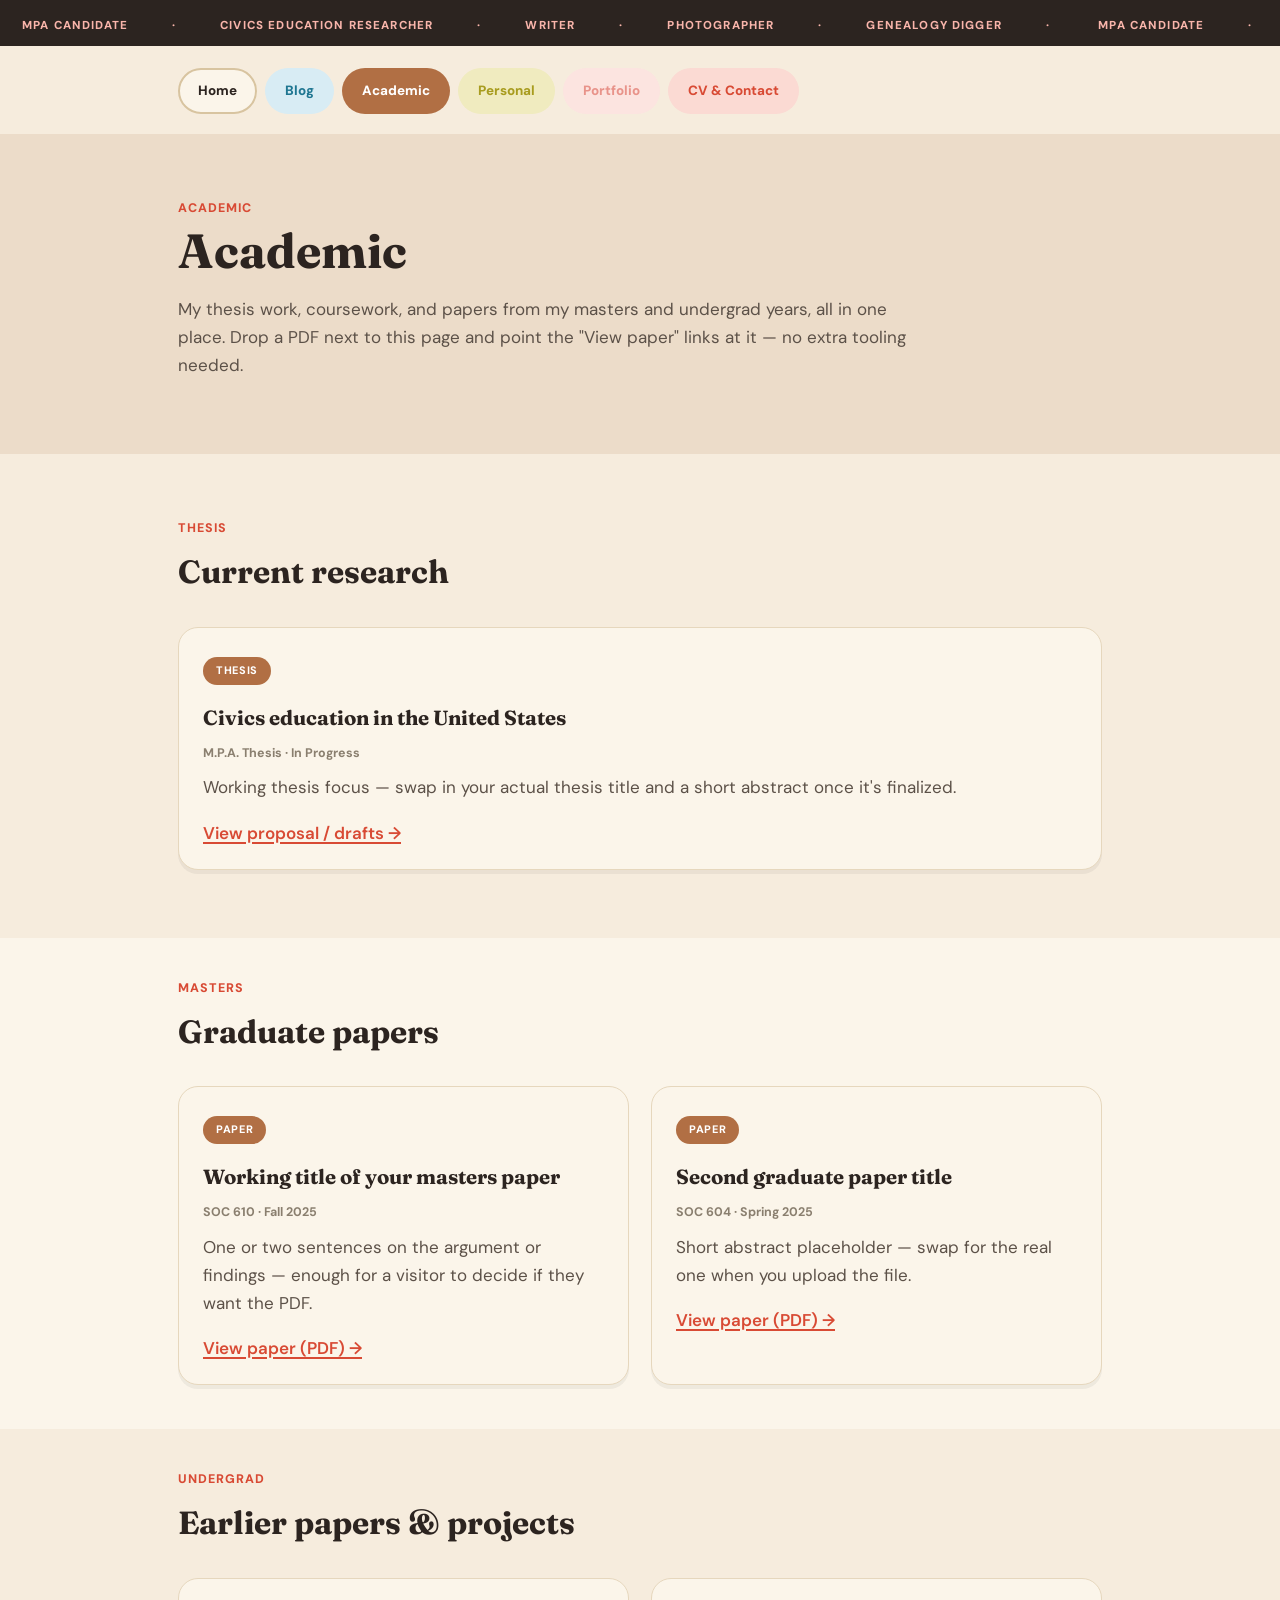
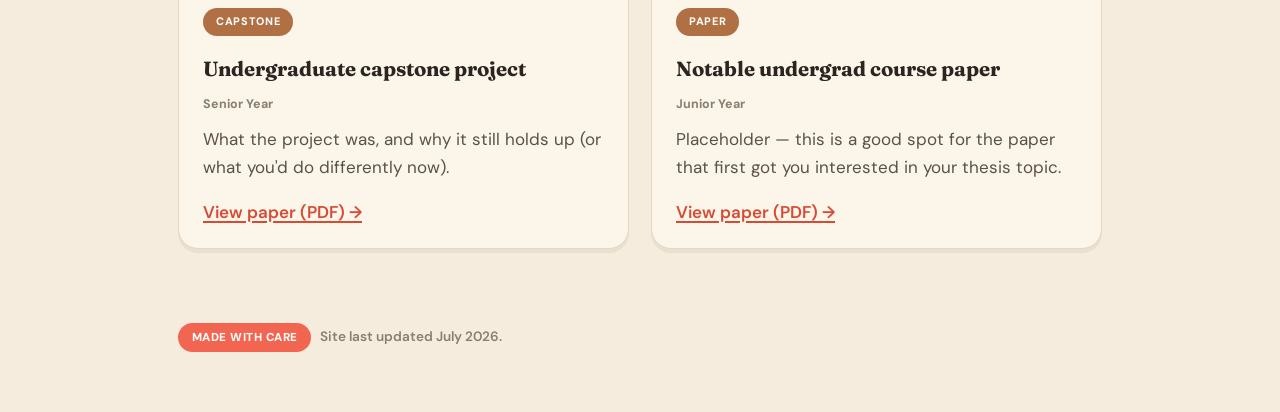
==== academic.html @ f3d15b9b "Add files via upload" ====
<!DOCTYPE html>
<html lang="en">
<head>
<meta charset="UTF-8">
<meta name="viewport" content="width=device-width, initial-scale=1.0">
<title>Academic — Hannah Music</title>
<link rel="stylesheet" href="style.css">
</head>
<body>

<div class="ticker">
  <div class="ticker-track">
    <span>MPA CANDIDATE</span><span>·</span><span>CIVICS EDUCATION RESEARCHER</span><span>·</span><span>WRITER</span><span>·</span><span>PHOTOGRAPHER</span><span>·</span><span>GENEALOGY DIGGER</span><span>·</span>
    <span>MPA CANDIDATE</span><span>·</span><span>CIVICS EDUCATION RESEARCHER</span><span>·</span><span>WRITER</span><span>·</span><span>PHOTOGRAPHER</span><span>·</span><span>GENEALOGY DIGGER</span><span>·</span>
  </div>
</div>

<header class="site-header">
  <nav class="tabs">
    <a class="tab" href="index.html">Home</a>
    <a class="tab" href="blog.html">Blog</a>
    <a class="tab active" href="academic.html">Academic</a>
    <a class="tab" href="personal.html">Personal</a>
    <a class="tab" href="portfolio.html">Portfolio</a>
    <a class="tab" href="contact.html">CV &amp; Contact</a>
  </nav>
</header>

<div class="block block-soil">
  <div class="wrap">
    <span class="eyebrow">Academic</span>
    <h1>Academic</h1>
    <p style="max-width: 62ch;">
      My thesis work, coursework, and papers from my masters and undergrad years, all in one
      place. Drop a PDF next to this page and point the "View paper" links at it — no extra
      tooling needed.
    </p>
  </div>
</div>

<div class="block block-cream">
  <div class="wrap">
    <span class="eyebrow">Thesis</span>
    <h2>Current research</h2>
    <div class="card-grid">
      <div class="card">
        <span class="card-tag portfolio">Thesis</span>
        <h3>Civics education in the United States</h3>
        <div class="meta">M.P.A. Thesis · In Progress</div>
        <p>Working thesis focus — swap in your actual thesis title and a short abstract once it's finalized.</p>
        <a href="#">View proposal / drafts →</a>
      </div>
    </div>
  </div>
</div>

<div class="block block-paper-light tight">
  <div class="wrap">
    <span class="eyebrow">Masters</span>
    <h2>Graduate papers</h2>
    <div class="card-grid">
      <div class="card">
        <span class="card-tag portfolio">Paper</span>
        <h3>Working title of your masters paper</h3>
        <div class="meta">SOC 610 · Fall 2025</div>
        <p>One or two sentences on the argument or findings — enough for a visitor to decide if they want the PDF.</p>
        <a href="#">View paper (PDF) →</a>
      </div>
      <div class="card">
        <span class="card-tag portfolio">Paper</span>
        <h3>Second graduate paper title</h3>
        <div class="meta">SOC 604 · Spring 2025</div>
        <p>Short abstract placeholder — swap for the real one when you upload the file.</p>
        <a href="#">View paper (PDF) →</a>
      </div>
    </div>
  </div>
</div>

<div class="block block-cream tight">
  <div class="wrap">
    <span class="eyebrow">Undergrad</span>
    <h2>Earlier papers &amp; projects</h2>
    <div class="card-grid">
      <div class="card">
        <span class="card-tag portfolio">Capstone</span>
        <h3>Undergraduate capstone project</h3>
        <div class="meta">Senior Year</div>
        <p>What the project was, and why it still holds up (or what you'd do differently now).</p>
        <a href="#">View paper (PDF) →</a>
      </div>
      <div class="card">
        <span class="card-tag portfolio">Paper</span>
        <h3>Notable undergrad course paper</h3>
        <div class="meta">Junior Year</div>
        <p>Placeholder — this is a good spot for the paper that first got you interested in your thesis topic.</p>
        <a href="#">View paper (PDF) →</a>
      </div>
    </div>
  </div>
</div>

<footer>
  <div class="wrap">
    <span class="stamp">Made with Care</span>
    &nbsp; Site last updated July 2026.
  </div>
</footer>

</body>
</html>
---- style.css ----
/* ============================================================
   WARM STUDIO — full-bleed color-block, collage-inspired system
   ============================================================ */

@import url('https://fonts.googleapis.com/css2?family=Fraunces:ital,opsz,wght@0,9..144,400;0,9..144,500;0,9..144,600;0,9..144,700;0,9..144,800;1,9..144,500;1,9..144,600&family=DM+Sans:ital,wght@0,400;0,500;0,700;0,800;1,500&display=swap');

:root {
  --paper: #f6ecdd;
  --paper-light: #fbf5ea;
  --paper-dark: #efe0c8;
  --ink: #2c2420;
  --ink-soft: #5c5148;

  --thread: #f26651;
  --thread-dark: #d84a34;
  --thread-tint: #fbdad3;

  --soil: #b16f44;
  --soil-dark: #8f5834;
  --soil-tint: #ecdcc9;

  --well: #2b99c6;
  --well-dark: #1f7691;
  --well-tint: #d8ecf4;

  --soft: #f9b5ab;
  --soft-dark: #e8938a;
  --soft-tint: #fce4e0;

  --onion: #d4c528;
  --onion-dark: #a89c1f;
  --onion-tint: #f0ebbf;

  --muted: #8a7f6f;
  --card-border: #e6d7bd;
  --card-border-strong: #d8c4a0;

  --font-display: 'Fraunces', serif;
  --font-body: 'DM Sans', sans-serif;
  --font-label: 'DM Sans', sans-serif;
}

* { box-sizing: border-box; }
html { scroll-behavior: smooth; }

body {
  margin: 0;
  background: var(--paper);
  color: var(--ink);
  font-family: var(--font-body);
  font-size: 17px;
  line-height: 1.65;
}

a { color: var(--thread-dark); text-decoration-thickness: 1.5px; text-underline-offset: 3px; font-weight: 600; }
a:hover { color: var(--thread); }

h1, h2, h3, h4 { font-family: var(--font-display); color: var(--ink); margin: 0 0 0.4em; font-weight: 700; }
h1 { font-size: 3rem; line-height: 1.03; }
h2 { font-size: 2rem; }
h3 { font-size: 1.28rem; }

p { margin: 0 0 1em; color: var(--ink-soft); }

.eyebrow {
  font-family: var(--font-label);
  font-size: 0.78rem;
  font-weight: 800;
  letter-spacing: 0.08em;
  text-transform: uppercase;
  color: var(--thread-dark);
  display: inline-block;
  margin-bottom: 0.6em;
}

.wrap { max-width: 980px; margin: 0 auto; padding: 0 28px; }

/* ---------- Marquee ticker ---------- */

.ticker {
  background: var(--ink);
  color: var(--paper-light);
  overflow: hidden;
  white-space: nowrap;
  padding: 9px 0;
}
.ticker-track {
  display: inline-block;
  font-family: var(--font-label);
  font-size: 0.72rem;
  font-weight: 800;
  letter-spacing: 0.1em;
  text-transform: uppercase;
  animation: ticker-scroll 28s linear infinite;
}
.ticker-track span { margin: 0 22px; color: var(--soft); }
@keyframes ticker-scroll {
  from { transform: translateX(0); }
  to { transform: translateX(-50%); }
}

/* ---------- Nav: individually colored pills ---------- */

.site-header { padding: 22px 0 0; background: var(--paper); }

.tabs {
  display: flex;
  gap: 8px;
  max-width: 980px;
  margin: 0 auto;
  padding: 0 28px 20px;
  overflow-x: auto;
}

.tab {
  font-family: var(--font-label);
  font-size: 0.84rem;
  font-weight: 800;
  text-decoration: none;
  padding: 10px 18px;
  border-radius: 999px;
  white-space: nowrap;
  border: 2px solid transparent;
  transition: transform 0.15s ease, box-shadow 0.15s ease;
}
.tab:hover { transform: translateY(-2px); }

.tab:nth-child(1) { background: var(--paper-light); color: var(--ink); border-color: var(--card-border-strong); }
.tab:nth-child(1).active { background: var(--ink); color: #fff; border-color: var(--ink); }

.tab:nth-child(2) { background: var(--well-tint); color: var(--well-dark); }
.tab:nth-child(2).active { background: var(--well); color: #fff; }

.tab:nth-child(3) { background: var(--soil-tint); color: var(--soil-dark); }
.tab:nth-child(3).active { background: var(--soil); color: #fff; }

.tab:nth-child(4) { background: var(--onion-tint); color: var(--onion-dark); }
.tab:nth-child(4).active { background: var(--onion); color: var(--ink); }

.tab:nth-child(5) { background: var(--soft-tint); color: var(--soft-dark); }
.tab:nth-child(5).active { background: var(--soft); color: var(--ink); }

.tab:nth-child(6) { background: var(--thread-tint); color: var(--thread-dark); }
.tab:nth-child(6).active { background: var(--thread); color: #fff; }

/* ---------- Full-bleed color blocks ---------- */

.block { width: 100%; padding: 58px 0; }
.block-cream { background: var(--paper); }
.block-paper-light { background: var(--paper-light); }
.block-pink { background: var(--soft-tint); }
.block-blue { background: var(--well-tint); }
.block-olive { background: var(--onion-tint); }
.block-soil { background: var(--soil-tint); }
.block.tight { padding: 34px 0; }

/* ---------- Card component ---------- */

.card {
  background: var(--paper-light);
  border: 1.5px solid var(--card-border);
  border-radius: 20px;
  padding: 26px 24px 22px;
  position: relative;
  box-shadow: 0 4px 0 rgba(44,36,32,0.06);
  transition: transform 0.15s ease, box-shadow 0.15s ease;
}
.card:hover { transform: translateY(-3px); box-shadow: 0 8px 0 rgba(44,36,32,0.07); }
.card-index, .hero-index { display: none; }

.card-tag {
  display: inline-block;
  font-family: var(--font-label);
  font-size: 0.68rem;
  font-weight: 800;
  letter-spacing: 0.06em;
  text-transform: uppercase;
  padding: 5px 13px;
  border-radius: 999px;
  margin-bottom: 12px;
}
.card-tag.research { background: var(--well); color: #fff; }
.card-tag.portfolio { background: var(--soil); color: #fff; }
.card-tag.personal { background: var(--onion); color: var(--ink); }
.card-tag.genealogy { background: var(--soil); color: #fff; }
.card-tag.travel { background: var(--well); color: #fff; }
.card-tag.photography { background: var(--thread); color: #fff; }
.card-tag.shop { background: var(--soft); color: var(--ink); }

.card h3 { margin-top: 4px; }
.card .meta { font-family: var(--font-label); font-size: 0.78rem; font-weight: 700; color: var(--muted); margin-bottom: 10px; }

.card-grid {
  display: grid;
  grid-template-columns: repeat(auto-fit, minmax(260px, 1fr));
  gap: 22px;
  margin: 28px 0 10px;
}

.thread-rule {
  border: none;
  height: 8px;
  margin: 0;
  background-image: radial-gradient(circle, var(--thread) 3px, transparent 3px),
                     radial-gradient(circle, var(--well) 3px, transparent 3px),
                     radial-gradient(circle, var(--onion) 3px, transparent 3px);
  background-size: 28px 8px, 28px 8px, 28px 8px;
  background-position: 0 0, 9px 0, 18px 0;
  background-repeat: repeat-x;
  opacity: 0.7;
}

/* ---------- Hero ---------- */

.hero-card {
  background: var(--paper-light);
  border: 1.5px solid var(--card-border-strong);
  border-radius: 28px;
  padding: 44px 42px;
  position: relative;
  box-shadow: 0 6px 0 rgba(44,36,32,0.07);
}

.hero-name { font-size: 3.1rem; margin-bottom: 0.15em; font-weight: 800; }

.hero-role {
  display: inline-block;
  font-family: var(--font-label);
  font-size: 0.82rem;
  font-weight: 800;
  color: var(--ink);
  background: var(--soft);
  padding: 6px 16px;
  border-radius: 999px;
  margin-bottom: 1.2em;
}

.hero-bio { max-width: 60ch; }

.hero-card-split {
  display: grid;
  grid-template-columns: 1fr 220px;
  gap: 32px;
  align-items: start;
}

.hero-photo { position: relative; }
.hero-photo::before {
  content: '';
  position: absolute;
  inset: -10px;
  background: var(--soft);
  border-radius: 50%;
  z-index: 0;
  transform: rotate(-6deg);
}
.hero-photo img {
  position: relative;
  z-index: 1;
  width: 100%;
  aspect-ratio: 3/4;
  object-fit: cover;
  border-radius: 46% 54% 58% 42% / 52% 45% 55% 48%;
  border: 4px solid var(--paper-light);
  box-shadow: 0 6px 0 rgba(44,36,32,0.08);
}

/* section links -> color-block buttons */
.drawers {
  display: grid;
  grid-template-columns: repeat(auto-fit, minmax(190px, 1fr));
  gap: 14px;
  margin-top: 30px;
}
.drawer {
  display: block;
  text-decoration: none;
  border-radius: 18px;
  padding: 18px 18px 16px;
  transition: transform 0.15s ease, box-shadow 0.15s ease;
  box-shadow: 0 4px 0 rgba(44,36,32,0.08);
}
.drawer:hover { transform: translateY(-3px) rotate(-1deg); box-shadow: 0 7px 0 rgba(44,36,32,0.1); }
.drawer:nth-child(1) { background: var(--well); }
.drawer:nth-child(2) { background: var(--soil); }
.drawer:nth-child(3) { background: var(--onion); }
.drawer:nth-child(4) { background: var(--soft); }
.drawer:nth-child(5) { background: var(--thread); }
.drawer .num { display: none; }
.drawer:nth-child(1) .title, .drawer:nth-child(1) .sub { color: #fff; }
.drawer:nth-child(2) .title, .drawer:nth-child(2) .sub { color: #fff; }
.drawer:nth-child(3) .title, .drawer:nth-child(3) .sub { color: var(--ink); }
.drawer:nth-child(4) .title, .drawer:nth-child(4) .sub { color: var(--ink); }
.drawer:nth-child(5) .title, .drawer:nth-child(5) .sub { color: #fff; }
.drawer .title { font-family: var(--font-display); font-weight: 800; font-size: 1.15rem; margin-top: 2px; }
.drawer .sub { font-size: 0.88rem; margin-top: 4px; opacity: 0.92; }

/* ---------- Collage-style photo frames ---------- */

.contact-sheet {
  display: grid;
  grid-template-columns: repeat(auto-fit, minmax(150px, 1fr));
  gap: 18px 14px;
  margin: 22px 0 6px;
}
.frame {
  aspect-ratio: 4/5;
  border-radius: 16px;
  display: flex;
  align-items: center;
  justify-content: center;
  font-family: var(--font-label);
  font-weight: 800;
  font-size: 0.7rem;
  color: rgba(255,255,255,0.9);
  text-align: center;
  padding: 8px;
  border: 5px solid var(--paper-light);
  box-shadow: 0 5px 0 rgba(44,36,32,0.09);
  transition: transform 0.2s ease;
}
.frame:hover { transform: scale(1.03) rotate(0deg) !important; }
.frame:nth-child(6n+1) { transform: rotate(-3deg); }
.frame:nth-child(6n+2) { transform: rotate(2deg); }
.frame:nth-child(6n+3) { transform: rotate(-1deg); }
.frame:nth-child(6n+4) { transform: rotate(3deg); }
.frame:nth-child(6n+5) { transform: rotate(-2deg); }
.frame:nth-child(6n+6) { transform: rotate(1deg); }

/* ---------- Footer ---------- */

footer {
  padding: 30px 0 60px;
  font-family: var(--font-label);
  font-size: 0.85rem;
  font-weight: 600;
  color: var(--muted);
}
.stamp {
  display: inline-block;
  background: var(--thread);
  color: #fff;
  font-family: var(--font-label);
  font-size: 0.72rem;
  font-weight: 800;
  letter-spacing: 0.04em;
  text-transform: uppercase;
  padding: 5px 14px;
  border-radius: 999px;
}

.section-head { margin-bottom: 26px; }

@media (max-width: 640px) {
  .hero-card { padding: 30px 24px; }
  .hero-card-split { grid-template-columns: 1fr; }
  .hero-photo { max-width: 220px; }
  .hero-name { font-size: 2.2rem; }
  h1 { font-size: 2.2rem; }
  .block { padding: 40px 0; }
}

@media (prefers-reduced-motion: reduce) {
  html { scroll-behavior: auto; }
  .drawer, .card, .tab, .frame { transition: none; }
  .ticker-track { animation: none; }
}

a:focus-visible, .tab:focus-visible { outline: 2px solid var(--thread); outline-offset: 2px; }
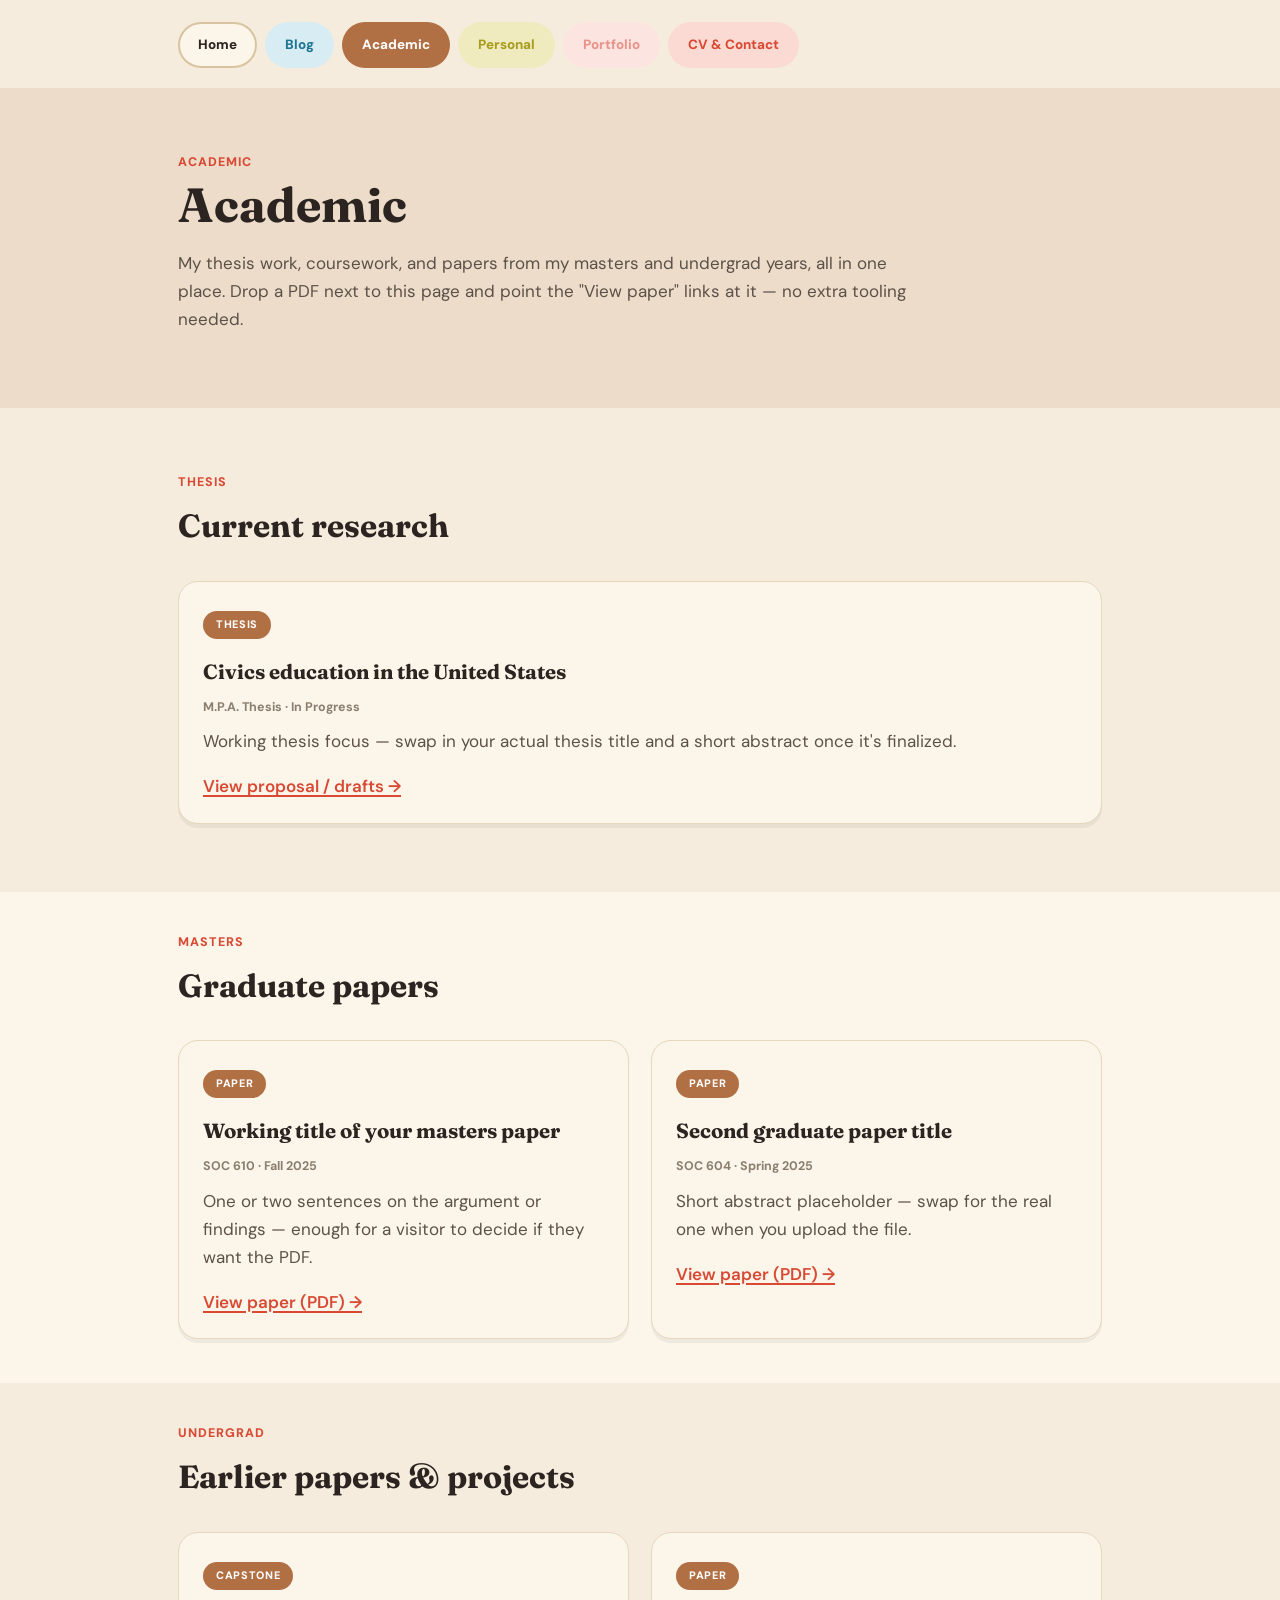
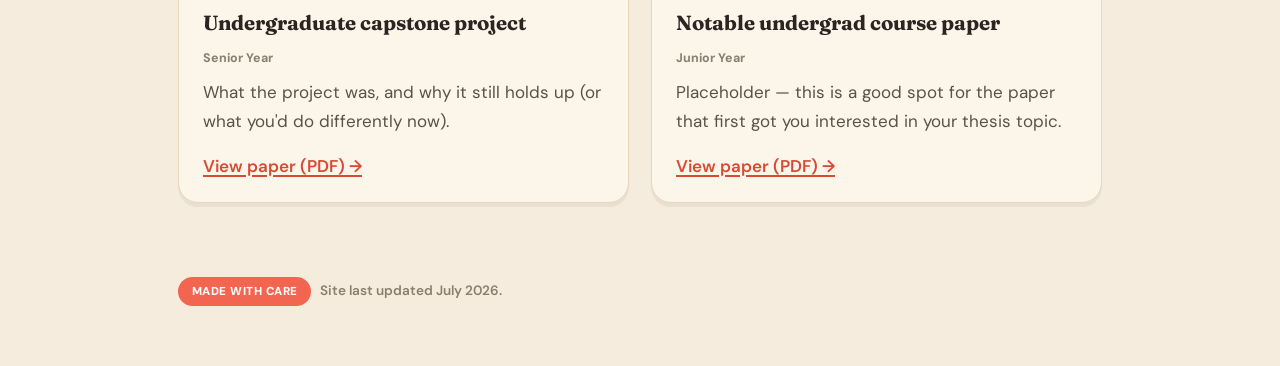
==== commit e3fe1c72: "Add files via upload" ====
--- a/academic.html
+++ b/academic.html
@@ -7,13 +7,6 @@
 <link rel="stylesheet" href="style.css">
 </head>
 <body>
-
-<div class="ticker">
-  <div class="ticker-track">
-    <span>MPA CANDIDATE</span><span>·</span><span>CIVICS EDUCATION RESEARCHER</span><span>·</span><span>WRITER</span><span>·</span><span>PHOTOGRAPHER</span><span>·</span><span>GENEALOGY DIGGER</span><span>·</span>
-    <span>MPA CANDIDATE</span><span>·</span><span>CIVICS EDUCATION RESEARCHER</span><span>·</span><span>WRITER</span><span>·</span><span>PHOTOGRAPHER</span><span>·</span><span>GENEALOGY DIGGER</span><span>·</span>
-  </div>
-</div>
 
 <header class="site-header">
   <nav class="tabs">
